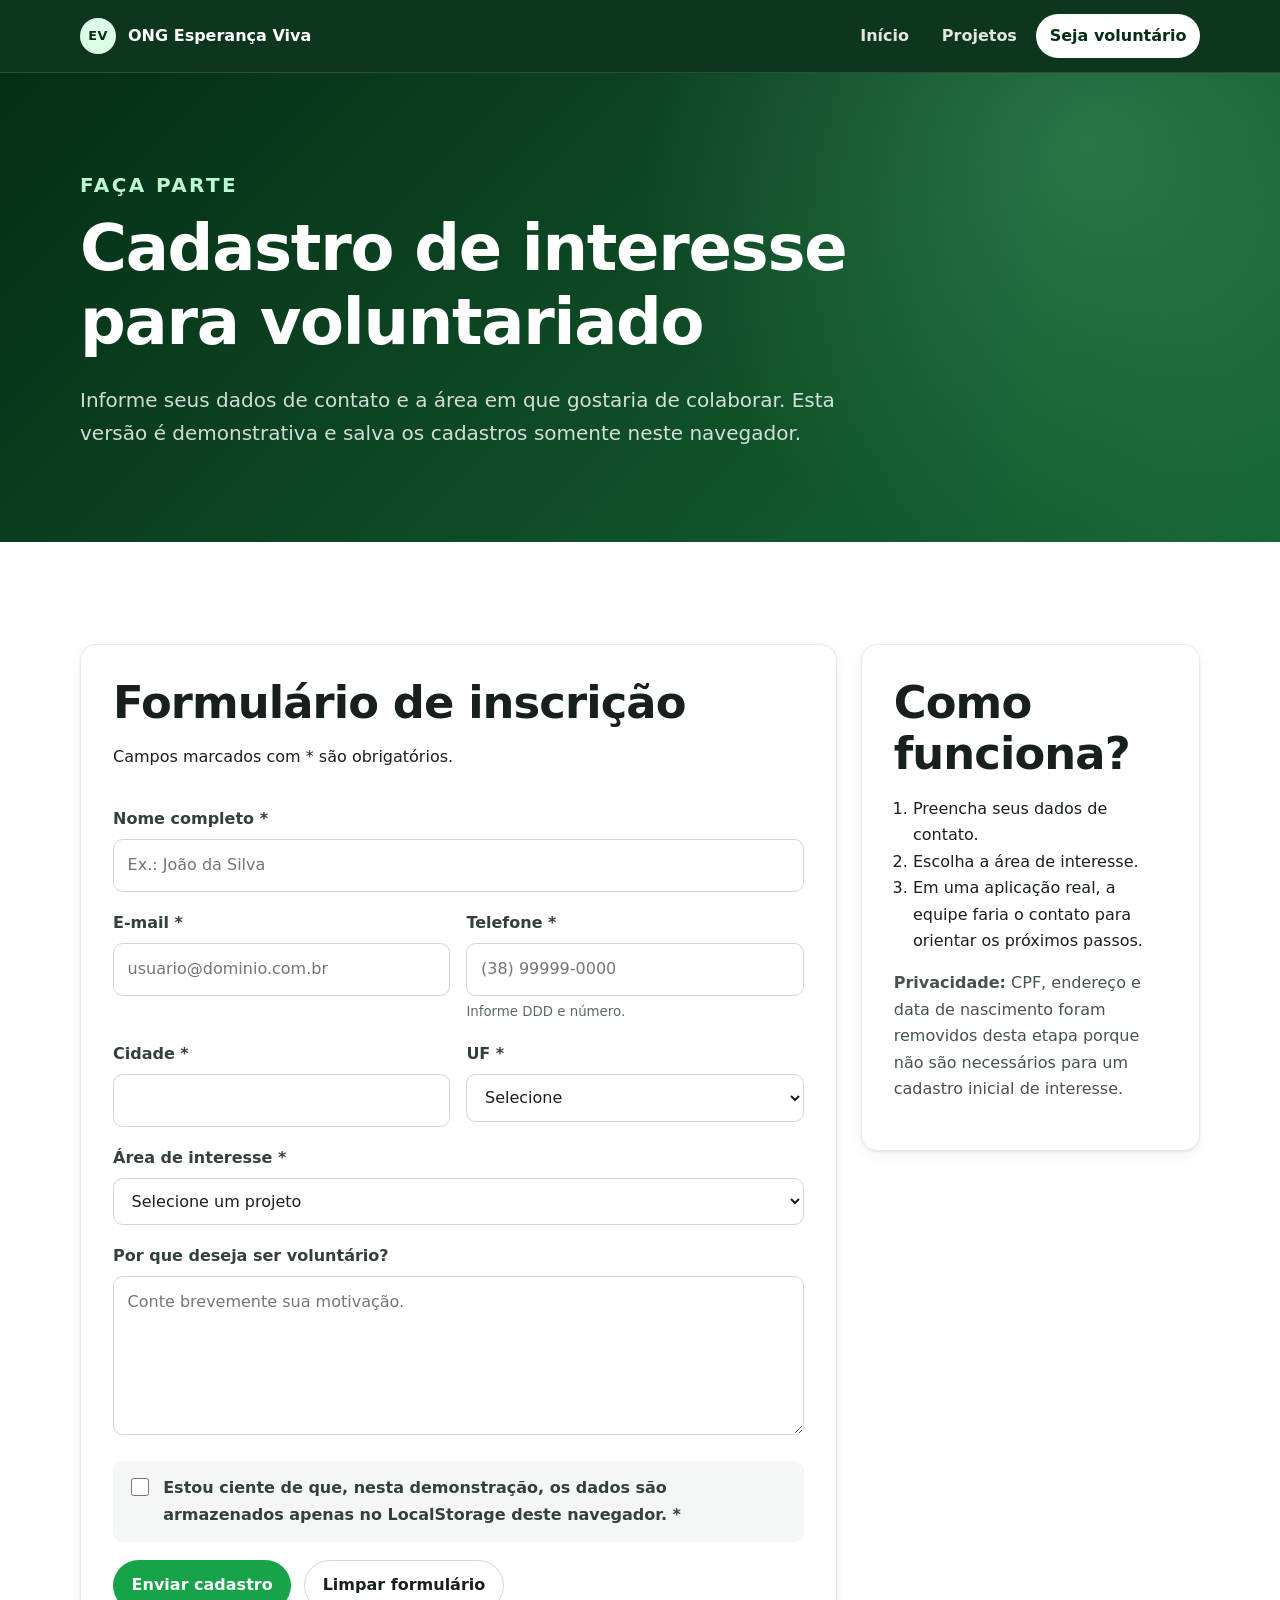
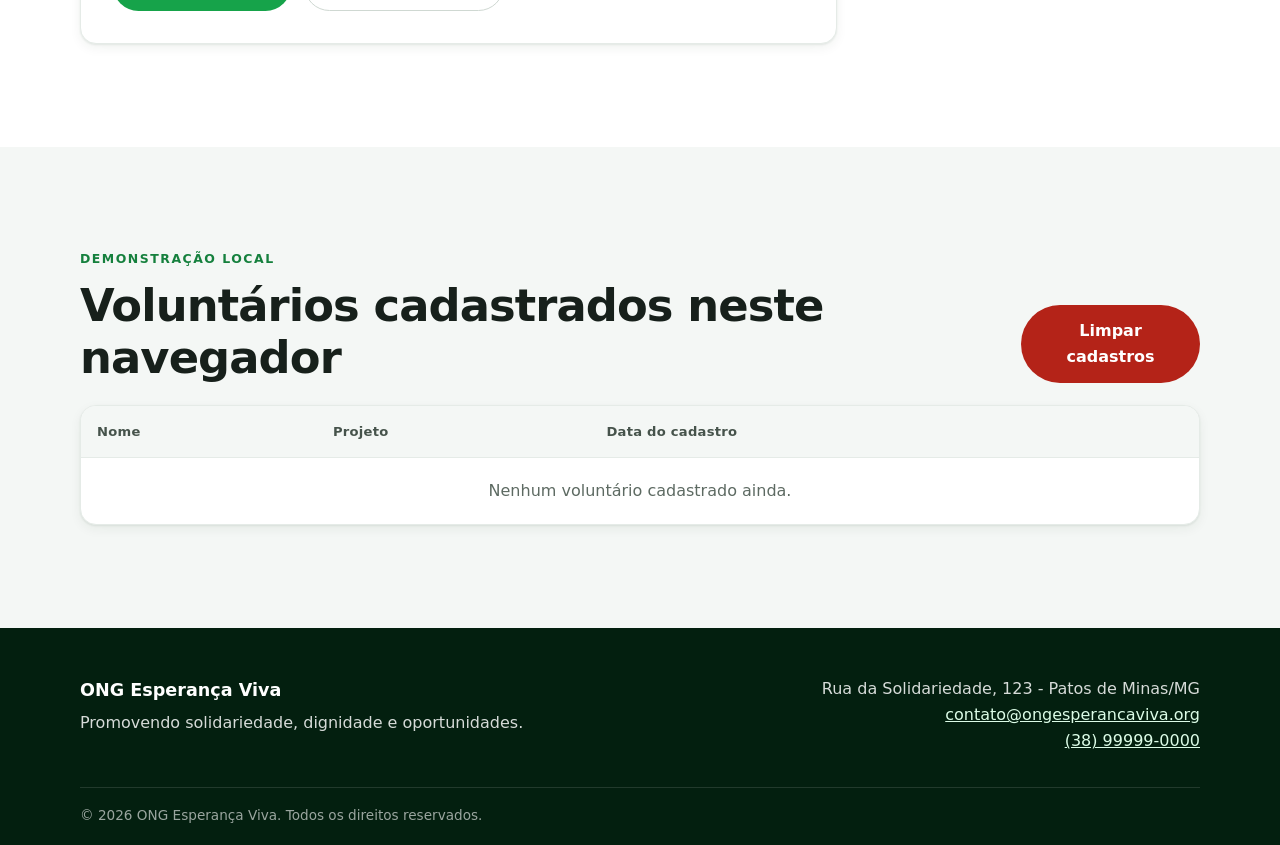
==== cadastro.html @ 0e76d5c9 "refactor: melhora estrutura, segurança e interface do site" ====
<!DOCTYPE html>
<html lang="pt-BR">
<head>
  <meta charset="UTF-8">
  <meta name="viewport" content="width=device-width, initial-scale=1.0">
  <meta name="description" content="Cadastre seu interesse em atuar como voluntário nos projetos da ONG Esperança Viva.">
  <meta name="theme-color" content="#14532d">
  <title>ONG Esperança Viva | Seja voluntário</title>
  <link rel="stylesheet" href="css/style.css">
</head>
<body>
  <a class="skip-link" href="#conteudo">Ir para o conteúdo</a>

  <header class="site-header">
    <div class="container header-inner">
      <a class="brand" href="index.html" aria-label="ONG Esperança Viva - página inicial">
        <span class="brand-mark" aria-hidden="true">EV</span>
        <span>ONG Esperança Viva</span>
      </a>
      <nav class="site-nav" aria-label="Navegação principal">
        <ul>
          <li><a href="index.html">Início</a></li>
          <li><a href="projetos.html">Projetos</a></li>
          <li><a class="nav-cta" href="cadastro.html" aria-current="page">Seja voluntário</a></li>
        </ul>
      </nav>
    </div>
  </header>

  <main id="conteudo">
    <section class="page-hero page-hero-compact">
      <div class="container">
        <p class="eyebrow">Faça parte</p>
        <h1>Cadastro de interesse para voluntariado</h1>
        <p>Informe seus dados de contato e a área em que gostaria de colaborar. Esta versão é demonstrativa e salva os cadastros somente neste navegador.</p>
      </div>
    </section>

    <section class="section">
      <div class="container form-layout">
        <div class="form-card">
          <div class="section-heading section-heading-left">
            <h2>Formulário de inscrição</h2>
            <p>Campos marcados com * são obrigatórios.</p>
          </div>

          <div id="formMessage" class="form-message" role="status" aria-live="polite" hidden></div>

          <form id="volunteerForm" novalidate>
            <div class="field">
              <label for="nome">Nome completo *</label>
              <input type="text" id="nome" name="nome" autocomplete="name" minlength="3" maxlength="100" required placeholder="Ex.: João da Silva">
            </div>

            <div class="form-row">
              <div class="field">
                <label for="email">E-mail *</label>
                <input type="email" id="email" name="email" autocomplete="email" maxlength="120" required placeholder="usuario@dominio.com.br">
              </div>
              <div class="field">
                <label for="telefone">Telefone *</label>
                <input type="tel" id="telefone" name="telefone" autocomplete="tel" inputmode="numeric" required placeholder="(38) 99999-0000" aria-describedby="telefoneAjuda">
                <small id="telefoneAjuda" class="field-help">Informe DDD e número.</small>
              </div>
            </div>

            <div class="form-row">
              <div class="field">
                <label for="cidade">Cidade *</label>
                <input type="text" id="cidade" name="cidade" autocomplete="address-level2" minlength="2" maxlength="80" required>
              </div>
              <div class="field">
                <label for="uf">UF *</label>
                <select id="uf" name="uf" autocomplete="address-level1" required>
                  <option value="">Selecione</option>
                  <option value="AC">AC</option><option value="AL">AL</option><option value="AP">AP</option><option value="AM">AM</option>
                  <option value="BA">BA</option><option value="CE">CE</option><option value="DF">DF</option><option value="ES">ES</option>
                  <option value="GO">GO</option><option value="MA">MA</option><option value="MT">MT</option><option value="MS">MS</option>
                  <option value="MG">MG</option><option value="PA">PA</option><option value="PB">PB</option><option value="PR">PR</option>
                  <option value="PE">PE</option><option value="PI">PI</option><option value="RJ">RJ</option><option value="RN">RN</option>
                  <option value="RS">RS</option><option value="RO">RO</option><option value="RR">RR</option><option value="SC">SC</option>
                  <option value="SP">SP</option><option value="SE">SE</option><option value="TO">TO</option>
                </select>
              </div>
            </div>

            <div class="field">
              <label for="projeto">Área de interesse *</label>
              <select id="projeto" name="projeto" required>
                <option value="">Selecione um projeto</option>
                <option value="Educação para o Futuro">Educação para o Futuro</option>
                <option value="Saúde e Cidadania">Saúde e Cidadania</option>
                <option value="Alimentação Solidária">Alimentação Solidária</option>
                <option value="Esporte e Cultura">Esporte e Cultura</option>
              </select>
            </div>

            <div class="field">
              <label for="mensagem">Por que deseja ser voluntário?</label>
              <textarea id="mensagem" name="mensagem" rows="5" maxlength="500" placeholder="Conte brevemente sua motivação."></textarea>
            </div>

            <div class="field field-checkbox">
              <input type="checkbox" id="consentimento" name="consentimento" required>
              <label for="consentimento">Estou ciente de que, nesta demonstração, os dados são armazenados apenas no LocalStorage deste navegador. *</label>
            </div>

            <div class="form-actions">
              <button type="submit" class="button button-primary">Enviar cadastro</button>
              <button type="reset" class="button button-secondary">Limpar formulário</button>
            </div>
          </form>
        </div>

        <aside class="info-card">
          <h2>Como funciona?</h2>
          <ol>
            <li>Preencha seus dados de contato.</li>
            <li>Escolha a área de interesse.</li>
            <li>Em uma aplicação real, a equipe faria o contato para orientar os próximos passos.</li>
          </ol>
          <p><strong>Privacidade:</strong> CPF, endereço e data de nascimento foram removidos desta etapa porque não são necessários para um cadastro inicial de interesse.</p>
        </aside>
      </div>
    </section>

    <section class="section section-muted" aria-labelledby="lista-titulo">
      <div class="container">
        <div class="list-header">
          <div>
            <p class="eyebrow">Demonstração local</p>
            <h2 id="lista-titulo">Voluntários cadastrados neste navegador</h2>
          </div>
          <button type="button" class="button button-danger" id="clearVolunteers" hidden>Limpar cadastros</button>
        </div>

        <div class="table-wrapper">
          <table>
            <caption class="sr-only">Lista de voluntários cadastrados localmente</caption>
            <thead>
              <tr>
                <th scope="col">Nome</th>
                <th scope="col">Projeto</th>
                <th scope="col">Data do cadastro</th>
                <th scope="col"><span class="sr-only">Ações</span></th>
              </tr>
            </thead>
            <tbody id="volunteersTableBody"></tbody>
          </table>
          <p id="emptyState" class="empty-state">Nenhum voluntário cadastrado ainda.</p>
        </div>
      </div>
    </section>
  </main>

  <footer class="site-footer">
    <div class="container footer-grid">
      <div>
        <strong>ONG Esperança Viva</strong>
        <p>Promovendo solidariedade, dignidade e oportunidades.</p>
      </div>
      <address>
        Rua da Solidariedade, 123 - Patos de Minas/MG<br>
        <a href="mailto:contato@ongesperancaviva.org">contato@ongesperancaviva.org</a><br>
        <a href="tel:+5538999990000">(38) 99999-0000</a>
      </address>
    </div>
    <div class="container footer-bottom">© <span data-current-year></span> ONG Esperança Viva. Todos os direitos reservados.</div>
  </footer>

  <script src="js/script.js" defer></script>
</body>
</html>
---- css/style.css ----
:root {
  --green-950: #052e16;
  --green-900: #14532d;
  --green-800: #166534;
  --green-700: #15803d;
  --green-600: #16a34a;
  --green-100: #dcfce7;
  --green-50: #f0fdf4;
  --neutral-950: #17201b;
  --neutral-800: #334139;
  --neutral-700: #46534b;
  --neutral-600: #5d6a62;
  --neutral-300: #cfd8d2;
  --neutral-200: #e5ebe7;
  --neutral-100: #f4f7f5;
  --white: #ffffff;
  --danger: #b42318;
  --danger-dark: #8f1c13;
  --success-bg: #ecfdf3;
  --success-border: #86efac;
  --success-text: #166534;
  --error-bg: #fef3f2;
  --error-border: #fda29b;
  --error-text: #b42318;
  --shadow-sm: 0 1px 2px rgba(5, 46, 22, 0.08), 0 4px 12px rgba(5, 46, 22, 0.06);
  --shadow-md: 0 16px 40px rgba(5, 46, 22, 0.12);
  --radius-sm: 0.6rem;
  --radius-md: 1rem;
  --radius-lg: 1.5rem;
  --container: 1120px;
  --transition: 180ms ease;
}

* {
  box-sizing: border-box;
}

html {
  scroll-behavior: smooth;
}

body {
  margin: 0;
  min-height: 100vh;
  font-family: Inter, ui-sans-serif, system-ui, -apple-system, BlinkMacSystemFont, "Segoe UI", sans-serif;
  color: var(--neutral-950);
  background: var(--white);
  line-height: 1.65;
  text-rendering: optimizeLegibility;
}

img {
  display: block;
  max-width: 100%;
}

button,
input,
select,
textarea {
  font: inherit;
}

a {
  color: inherit;
}

h1,
h2,
h3,
p {
  margin-top: 0;
}

h1,
h2,
h3 {
  line-height: 1.15;
  letter-spacing: -0.02em;
}

h1 {
  font-size: clamp(2.2rem, 5vw, 4.5rem);
  max-width: 16ch;
  margin-bottom: 1.5rem;
}

h2 {
  font-size: clamp(1.8rem, 3.5vw, 3rem);
  margin-bottom: 1rem;
}

h3 {
  font-size: 1.2rem;
  margin-bottom: 0.65rem;
}

.container {
  width: min(calc(100% - 2rem), var(--container));
  margin-inline: auto;
}

.skip-link {
  position: fixed;
  top: 0.75rem;
  left: 0.75rem;
  z-index: 1000;
  transform: translateY(-160%);
  padding: 0.7rem 1rem;
  border-radius: var(--radius-sm);
  color: var(--white);
  background: var(--green-950);
}

.skip-link:focus {
  transform: translateY(0);
}

.site-header {
  position: sticky;
  top: 0;
  z-index: 100;
  border-bottom: 1px solid rgba(255, 255, 255, 0.12);
  background: rgba(5, 46, 22, 0.96);
  color: var(--white);
  backdrop-filter: blur(12px);
}

.header-inner {
  min-height: 72px;
  display: flex;
  align-items: center;
  justify-content: space-between;
  gap: 1.5rem;
}

.brand {
  display: inline-flex;
  align-items: center;
  gap: 0.75rem;
  font-weight: 800;
  text-decoration: none;
  white-space: nowrap;
}

.brand-mark {
  width: 2.25rem;
  height: 2.25rem;
  display: grid;
  place-items: center;
  border-radius: 50%;
  background: var(--green-100);
  color: var(--green-950);
  font-size: 0.8rem;
  letter-spacing: 0.04em;
}

.site-nav ul {
  display: flex;
  align-items: center;
  gap: 0.35rem;
  margin: 0;
  padding: 0;
  list-style: none;
}

.site-nav a {
  display: inline-flex;
  align-items: center;
  min-height: 44px;
  padding: 0.55rem 0.85rem;
  border-radius: 999px;
  text-decoration: none;
  font-weight: 700;
  color: rgba(255, 255, 255, 0.88);
  transition: background var(--transition), color var(--transition);
}

.site-nav a:hover,
.site-nav a:focus-visible,
.site-nav a[aria-current="page"] {
  background: rgba(255, 255, 255, 0.12);
  color: var(--white);
}

.site-nav .nav-cta {
  background: var(--green-100);
  color: var(--green-950);
}

.site-nav .nav-cta:hover,
.site-nav .nav-cta:focus-visible,
.site-nav .nav-cta[aria-current="page"] {
  background: var(--white);
  color: var(--green-950);
}

.hero,
.page-hero {
  color: var(--white);
  background:
    radial-gradient(circle at 85% 15%, rgba(134, 239, 172, 0.22), transparent 28rem),
    linear-gradient(135deg, var(--green-950), var(--green-800));
}

.hero {
  padding: clamp(4.5rem, 10vw, 8rem) 0;
}

.hero-grid {
  display: grid;
  grid-template-columns: minmax(0, 1.5fr) minmax(260px, 0.7fr);
  align-items: end;
  gap: clamp(2rem, 6vw, 5rem);
}

.hero-text,
.page-hero p {
  max-width: 65ch;
  font-size: clamp(1.05rem, 2vw, 1.25rem);
  color: rgba(255, 255, 255, 0.82);
}

.hero-highlight {
  padding: 1.6rem;
  border: 1px solid rgba(255, 255, 255, 0.18);
  border-radius: var(--radius-lg);
  background: rgba(255, 255, 255, 0.08);
  box-shadow: var(--shadow-md);
}

.hero-highlight strong {
  display: block;
  font-size: clamp(2.4rem, 6vw, 4rem);
  line-height: 1;
}

.hero-highlight span {
  display: block;
  margin: 0.4rem 0 1rem;
  font-weight: 800;
  color: var(--green-100);
}

.hero-highlight p {
  margin-bottom: 0;
  color: rgba(255, 255, 255, 0.78);
}

.page-hero {
  padding: clamp(3.5rem, 8vw, 6rem) 0;
}

.page-hero h1 {
  font-size: clamp(2.1rem, 5vw, 4rem);
  max-width: 19ch;
}

.page-hero-compact {
  padding-bottom: 4.5rem;
}

.eyebrow {
  margin-bottom: 0.65rem;
  font-size: 0.78rem;
  font-weight: 850;
  letter-spacing: 0.12em;
  text-transform: uppercase;
  color: var(--green-700);
}

.hero .eyebrow,
.page-hero .eyebrow,
.section-accent .eyebrow {
  color: #bbf7d0;
}

.section {
  padding: clamp(4rem, 8vw, 6.5rem) 0;
}

.section-muted {
  background: var(--neutral-100);
}

.section-accent {
  color: var(--white);
  background: var(--green-950);
}

.section-accent p {
  color: rgba(255, 255, 255, 0.8);
}

.section-heading {
  max-width: 720px;
  margin-bottom: 2.2rem;
}

.section-heading:not(.section-heading-left) {
  margin-inline: auto;
  text-align: center;
}

.card-grid {
  display: grid;
  gap: 1.25rem;
}

.card-grid-3 {
  grid-template-columns: repeat(3, minmax(0, 1fr));
}

.card-grid-4 {
  grid-template-columns: repeat(4, minmax(0, 1fr));
}

.card,
.person-card,
.info-card,
.form-card,
.donation-card {
  border: 1px solid var(--neutral-200);
  border-radius: var(--radius-md);
  background: var(--white);
  box-shadow: var(--shadow-sm);
}

.card {
  min-height: 220px;
  padding: 1.5rem;
  transition: transform var(--transition), box-shadow var(--transition), border-color var(--transition);
}

.card:hover {
  transform: translateY(-4px);
  border-color: #b7c7bd;
  box-shadow: var(--shadow-md);
}

.card p,
.person-card p,
.info-card p {
  color: var(--neutral-700);
}

.card-number {
  display: inline-block;
  margin-bottom: 2rem;
  font-size: 0.8rem;
  font-weight: 850;
  color: var(--green-700);
}

.clean-list {
  margin: 0;
  padding-left: 1.2rem;
}

.person-card {
  padding: 1.35rem;
}

.person-card h3 {
  margin-bottom: 0.2rem;
}

.person-card p {
  margin-bottom: 0;
}

.split-layout {
  display: grid;
  grid-template-columns: minmax(0, 1fr) minmax(320px, 0.95fr);
  align-items: center;
  gap: clamp(2rem, 6vw, 5rem);
}

.split-layout-compact {
  grid-template-columns: minmax(0, 1fr) minmax(300px, 0.75fr);
}

.media-card {
  overflow: hidden;
  margin: 0;
  border-radius: var(--radius-lg);
  background: var(--white);
  box-shadow: var(--shadow-md);
}

.media-card img {
  width: 100%;
  aspect-ratio: 4 / 3;
  object-fit: cover;
}

.media-card figcaption {
  padding: 0.85rem 1rem;
  color: var(--neutral-700);
  font-size: 0.9rem;
}

.actions,
.form-actions {
  display: flex;
  flex-wrap: wrap;
  gap: 0.8rem;
}

.button {
  display: inline-flex;
  min-height: 44px;
  align-items: center;
  justify-content: center;
  border: 1px solid transparent;
  border-radius: 999px;
  padding: 0.72rem 1.1rem;
  cursor: pointer;
  text-decoration: none;
  font-weight: 800;
  transition: transform var(--transition), background var(--transition), color var(--transition), border-color var(--transition);
}

.button:hover {
  transform: translateY(-1px);
}

.button-primary {
  background: var(--green-600);
  color: var(--white);
}

.button-primary:hover,
.button-primary:focus-visible {
  background: var(--green-700);
}

.hero .button-primary {
  background: var(--green-100);
  color: var(--green-950);
}

.hero .button-primary:hover,
.hero .button-primary:focus-visible {
  background: var(--white);
}

.button-secondary {
  border-color: var(--neutral-300);
  background: var(--white);
  color: var(--neutral-950);
}

.hero .button-secondary {
  border-color: rgba(255, 255, 255, 0.35);
  background: transparent;
  color: var(--white);
}

.button-secondary:hover,
.button-secondary:focus-visible {
  border-color: var(--green-600);
}

.button-danger {
  background: var(--danger);
  color: var(--white);
}

.button-danger:hover,
.button-danger:focus-visible {
  background: var(--danger-dark);
}

.text-link {
  font-weight: 800;
  color: var(--green-800);
}

.document-grid {
  display: grid;
  grid-template-columns: repeat(2, minmax(0, 1fr));
  gap: 1rem;
}

.document-card {
  display: grid;
  grid-template-columns: auto 1fr;
  align-items: center;
  gap: 0.15rem 1rem;
  padding: 1.2rem;
  border: 1px solid rgba(255, 255, 255, 0.16);
  border-radius: var(--radius-md);
  color: var(--white);
  text-decoration: none;
  background: rgba(255, 255, 255, 0.07);
  transition: background var(--transition), transform var(--transition);
}

.document-card:hover,
.document-card:focus-visible {
  transform: translateY(-2px);
  background: rgba(255, 255, 255, 0.12);
}

.document-card > span {
  grid-row: span 2;
  padding: 0.45rem 0.55rem;
  border-radius: 0.45rem;
  background: var(--green-100);
  color: var(--green-950);
  font-size: 0.7rem;
  font-weight: 900;
}

.document-card small {
  color: rgba(255, 255, 255, 0.68);
}

.project-tag {
  display: inline-block;
  margin-bottom: 1.5rem;
  padding: 0.3rem 0.55rem;
  border-radius: 999px;
  background: var(--green-50);
  color: var(--green-800);
  font-size: 0.78rem;
  font-weight: 800;
}

.callout {
  display: flex;
  align-items: center;
  justify-content: space-between;
  gap: 2rem;
  padding: clamp(1.5rem, 4vw, 2.5rem);
  border: 1px solid var(--green-100);
  border-radius: var(--radius-lg);
  background: var(--green-50);
}

.callout > div {
  max-width: 700px;
}

.callout h2 {
  margin-bottom: 0.6rem;
}

.callout p:last-child {
  margin-bottom: 0;
}

.donation-card {
  padding: 1.4rem;
  border-color: rgba(255, 255, 255, 0.16);
  background: rgba(255, 255, 255, 0.08);
  color: var(--white);
}

.donation-card p:last-child {
  margin-bottom: 0;
}

.form-layout {
  display: grid;
  grid-template-columns: minmax(0, 1.45fr) minmax(260px, 0.65fr);
  align-items: start;
  gap: 1.5rem;
}

.form-card,
.info-card {
  padding: clamp(1.3rem, 4vw, 2rem);
}

.info-card {
  position: sticky;
  top: 96px;
}

.info-card ol {
  padding-left: 1.2rem;
}

.field {
  margin-bottom: 1.1rem;
}

.field label {
  display: block;
  margin-bottom: 0.4rem;
  font-weight: 750;
  color: var(--neutral-800);
}

.field input,
.field select,
.field textarea {
  width: 100%;
  border: 1px solid var(--neutral-300);
  border-radius: var(--radius-sm);
  padding: 0.78rem 0.85rem;
  background: var(--white);
  color: var(--neutral-950);
  transition: border-color var(--transition), box-shadow var(--transition);
}

.field textarea {
  min-height: 130px;
  resize: vertical;
}

.field input:focus,
.field select:focus,
.field textarea:focus {
  outline: none;
  border-color: var(--green-700);
  box-shadow: 0 0 0 4px rgba(21, 128, 61, 0.12);
}

.field-help {
  display: block;
  margin-top: 0.35rem;
  color: var(--neutral-600);
}

.form-row {
  display: grid;
  grid-template-columns: repeat(2, minmax(0, 1fr));
  gap: 1rem;
}

.field-checkbox {
  display: grid;
  grid-template-columns: auto 1fr;
  align-items: start;
  gap: 0.7rem;
  padding: 0.9rem;
  border-radius: var(--radius-sm);
  background: var(--neutral-100);
}

.field-checkbox input {
  width: 1.1rem;
  height: 1.1rem;
  margin-top: 0.18rem;
  accent-color: var(--green-700);
}

.field-checkbox label {
  margin: 0;
  font-weight: 600;
}

form.was-validated input:invalid,
form.was-validated select:invalid,
form.was-validated textarea:invalid {
  border-color: var(--danger);
}

.form-message {
  margin-bottom: 1rem;
  padding: 0.9rem 1rem;
  border: 1px solid;
  border-radius: var(--radius-sm);
  font-weight: 700;
}

.form-message.is-success {
  border-color: var(--success-border);
  background: var(--success-bg);
  color: var(--success-text);
}

.form-message.is-error {
  border-color: var(--error-border);
  background: var(--error-bg);
  color: var(--error-text);
}

.list-header {
  display: flex;
  align-items: end;
  justify-content: space-between;
  gap: 1rem;
  margin-bottom: 1.4rem;
}

.list-header h2 {
  margin-bottom: 0;
}

.table-wrapper {
  overflow-x: auto;
  border: 1px solid var(--neutral-200);
  border-radius: var(--radius-md);
  background: var(--white);
  box-shadow: var(--shadow-sm);
}

table {
  width: 100%;
  border-collapse: collapse;
}

th,
td {
  padding: 0.9rem 1rem;
  border-bottom: 1px solid var(--neutral-200);
  text-align: left;
  vertical-align: middle;
}

th {
  background: var(--neutral-100);
  font-size: 0.82rem;
  letter-spacing: 0.02em;
  color: var(--neutral-700);
}

tbody tr:last-child td {
  border-bottom: 0;
}

.table-action {
  border: 0;
  background: transparent;
  color: var(--danger);
  cursor: pointer;
  font-weight: 800;
  text-decoration: underline;
  text-underline-offset: 0.15em;
}

.empty-state {
  margin: 0;
  padding: 1.25rem;
  color: var(--neutral-600);
  text-align: center;
}

.site-footer {
  padding: 3rem 0 1.2rem;
  background: #031f0f;
  color: rgba(255, 255, 255, 0.84);
}

.footer-grid {
  display: grid;
  grid-template-columns: 1fr auto;
  gap: 2rem;
}

.footer-grid strong {
  color: var(--white);
  font-size: 1.1rem;
}

.footer-grid p {
  margin: 0.35rem 0 0;
}

.footer-grid address {
  font-style: normal;
  text-align: right;
}

.footer-grid a {
  color: var(--green-100);
}

.footer-bottom {
  margin-top: 2rem;
  padding-top: 1rem;
  border-top: 1px solid rgba(255, 255, 255, 0.12);
  font-size: 0.85rem;
  color: rgba(255, 255, 255, 0.6);
}

.sr-only {
  position: absolute;
  width: 1px;
  height: 1px;
  padding: 0;
  margin: -1px;
  overflow: hidden;
  clip: rect(0, 0, 0, 0);
  white-space: nowrap;
  border: 0;
}

:focus-visible {
  outline: 3px solid #86efac;
  outline-offset: 3px;
}

@media (max-width: 900px) {
  .hero-grid,
  .split-layout,
  .split-layout-compact,
  .form-layout {
    grid-template-columns: 1fr;
  }

  .card-grid-4 {
    grid-template-columns: repeat(2, minmax(0, 1fr));
  }

  .info-card {
    position: static;
  }

  .callout {
    align-items: flex-start;
    flex-direction: column;
  }
}

@media (max-width: 720px) {
  .header-inner {
    min-height: auto;
    padding-block: 0.7rem;
    align-items: flex-start;
    flex-direction: column;
  }

  .site-nav {
    width: 100%;
    overflow-x: auto;
    padding-bottom: 0.2rem;
  }

  .site-nav ul {
    width: max-content;
  }

  .card-grid-3,
  .card-grid-4,
  .document-grid,
  .form-row,
  .footer-grid {
    grid-template-columns: 1fr;
  }

  .footer-grid address {
    text-align: left;
  }

  .list-header {
    align-items: stretch;
    flex-direction: column;
  }

  .list-header .button {
    align-self: flex-start;
  }
}

@media (max-width: 480px) {
  .container {
    width: min(calc(100% - 1.2rem), var(--container));
  }

  .hero,
  .page-hero,
  .section {
    padding-left: 0;
    padding-right: 0;
  }

  .actions,
  .form-actions {
    flex-direction: column;
  }

  .actions .button,
  .form-actions .button {
    width: 100%;
  }
}

@media (prefers-reduced-motion: reduce) {
  html {
    scroll-behavior: auto;
  }

  *,
  *::before,
  *::after {
    scroll-behavior: auto !important;
    transition-duration: 0.01ms !important;
    animation-duration: 0.01ms !important;
    animation-iteration-count: 1 !important;
  }
}
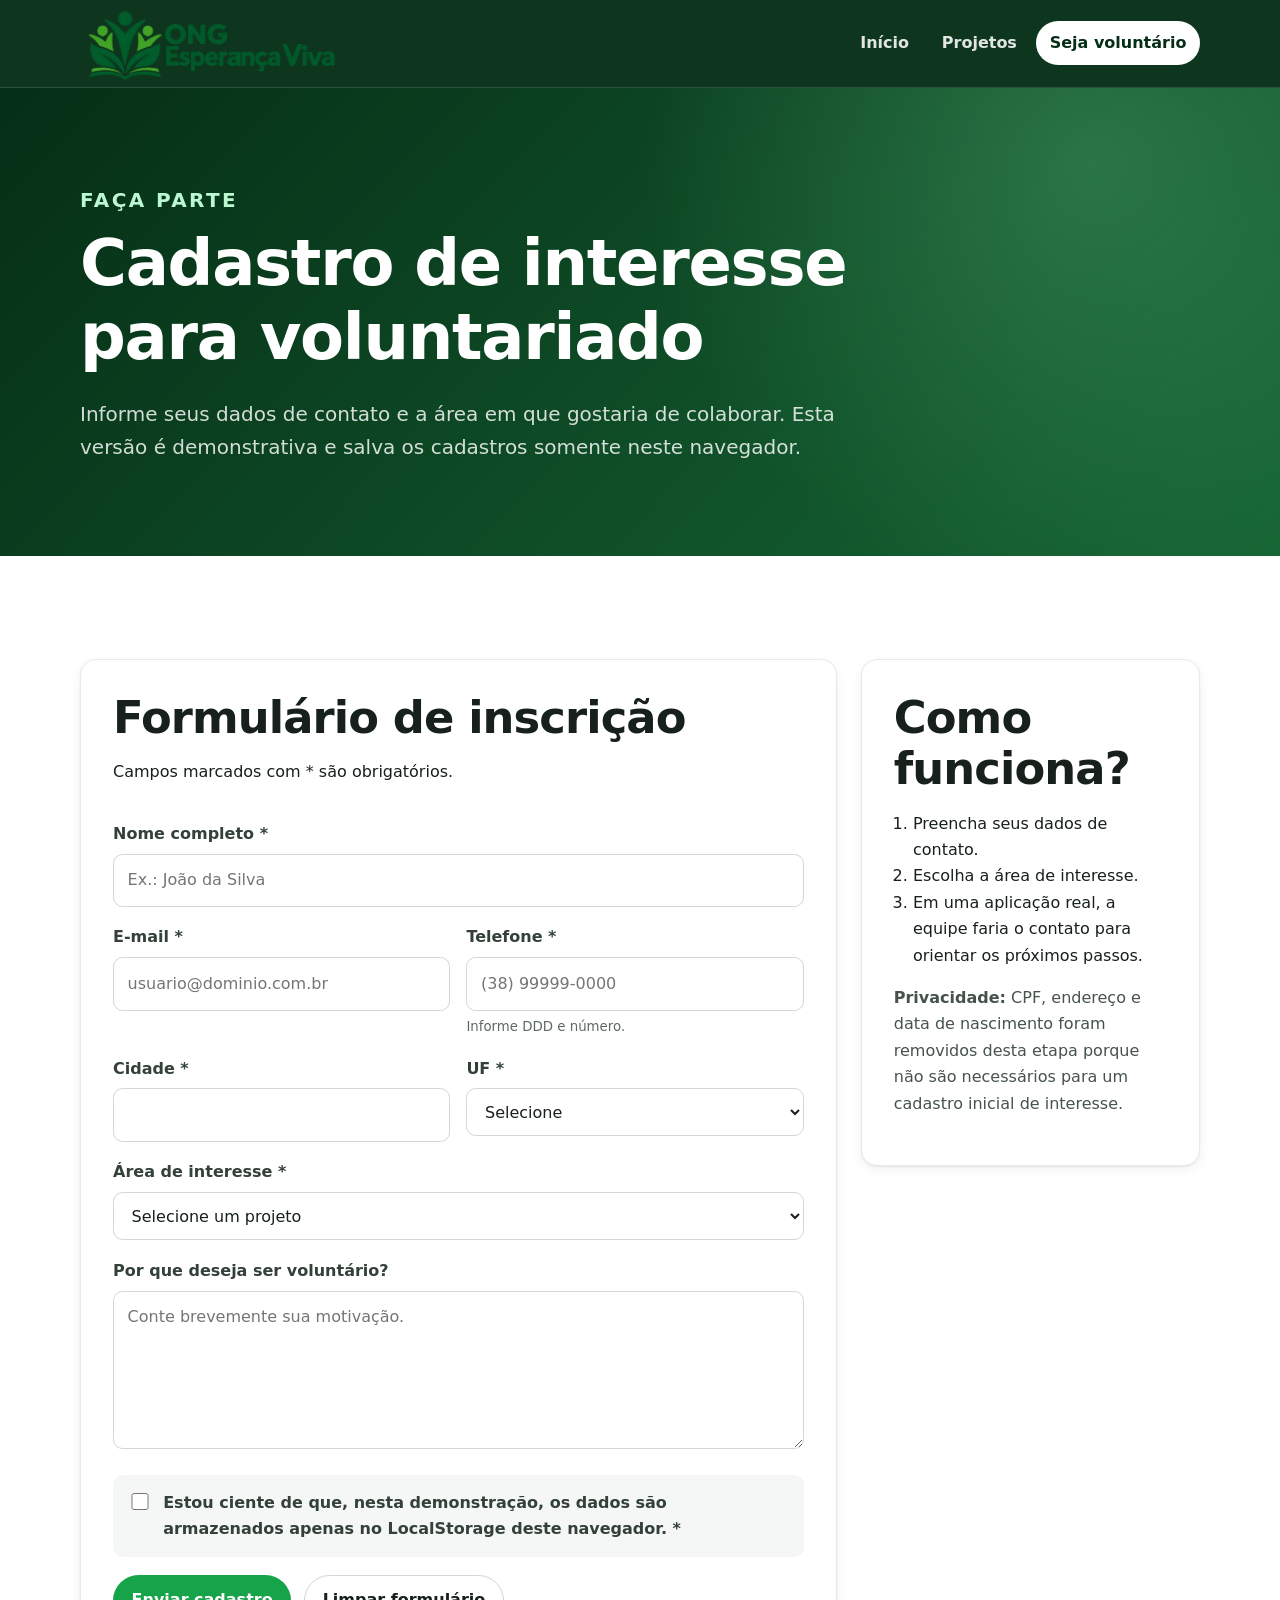
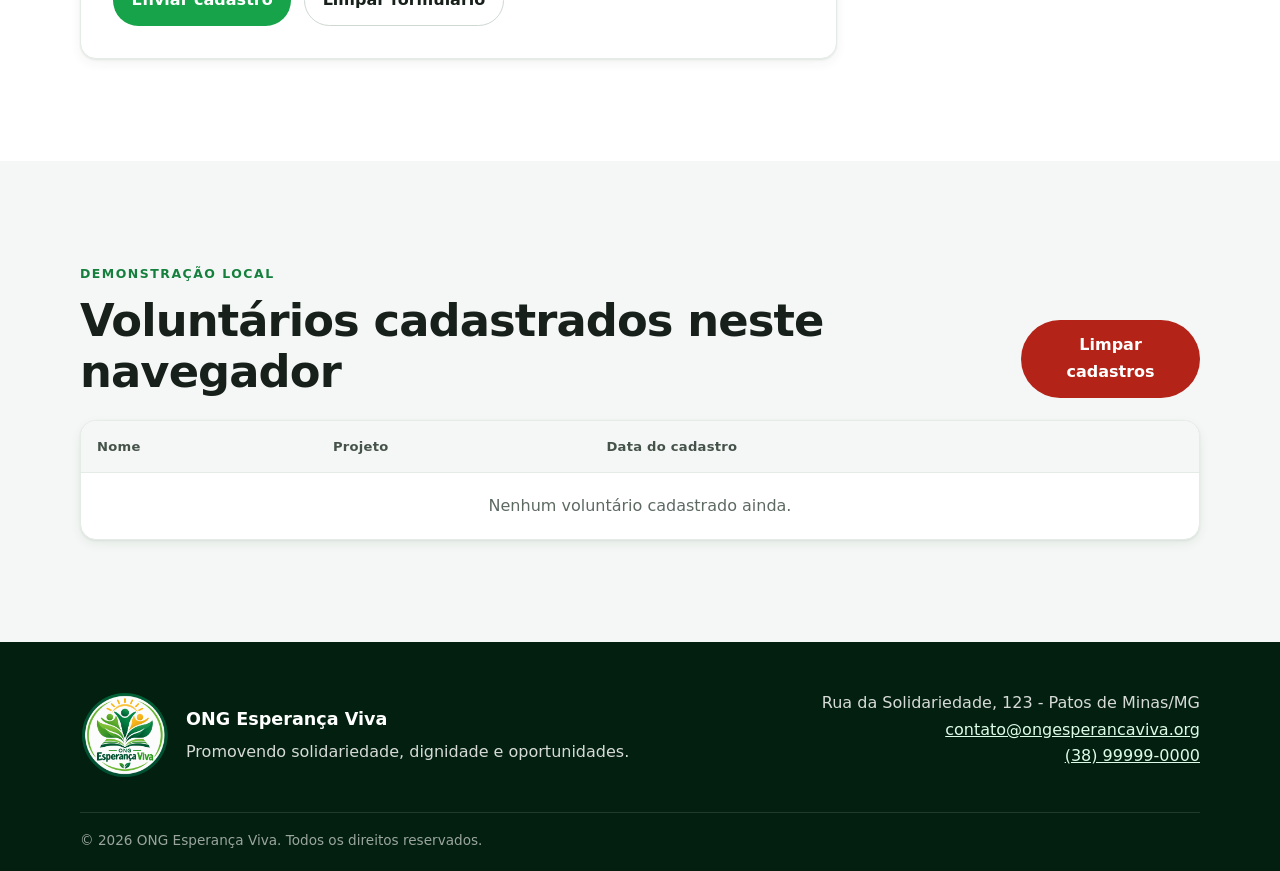
==== commit 7fc7c2fd: "otimização de imagens e acrescimo de logo" ====
--- a/cadastro.html
+++ b/cadastro.html
@@ -6,6 +6,9 @@
   <meta name="description" content="Cadastre seu interesse em atuar como voluntário nos projetos da ONG Esperança Viva.">
   <meta name="theme-color" content="#14532d">
   <title>ONG Esperança Viva | Seja voluntário</title>
+  <link rel="icon" type="image/png" sizes="32x32" href="img/favicon-32.png">
+  <link rel="apple-touch-icon" href="img/apple-touch-icon.png">
+  <link rel="icon" type="image/png" sizes="192x192" href="img/android-chrome-192.png">
   <link rel="stylesheet" href="css/style.css">
 </head>
 <body>
@@ -14,8 +17,7 @@
   <header class="site-header">
     <div class="container header-inner">
       <a class="brand" href="index.html" aria-label="ONG Esperança Viva - página inicial">
-        <span class="brand-mark" aria-hidden="true">EV</span>
-        <span>ONG Esperança Viva</span>
+        <img src="img/logo-header.webp" alt="ONG Esperança Viva" width="260" height="87" style="display:block;width:clamp(180px,22vw,260px);height:auto;max-width:100%;">
       </a>
       <nav class="site-nav" aria-label="Navegação principal">
         <ul>
@@ -155,9 +157,12 @@
 
   <footer class="site-footer">
     <div class="container footer-grid">
-      <div>
-        <strong>ONG Esperança Viva</strong>
-        <p>Promovendo solidariedade, dignidade e oportunidades.</p>
+      <div style="display:flex;align-items:center;gap:1rem;flex-wrap:wrap;">
+        <img src="img/logo-circle.webp" alt="Logo da ONG Esperança Viva" width="90" height="90" style="width:90px;height:90px;object-fit:contain;">
+        <div>
+          <strong>ONG Esperança Viva</strong>
+          <p>Promovendo solidariedade, dignidade e oportunidades.</p>
+        </div>
       </div>
       <address>
         Rua da Solidariedade, 123 - Patos de Minas/MG<br>
